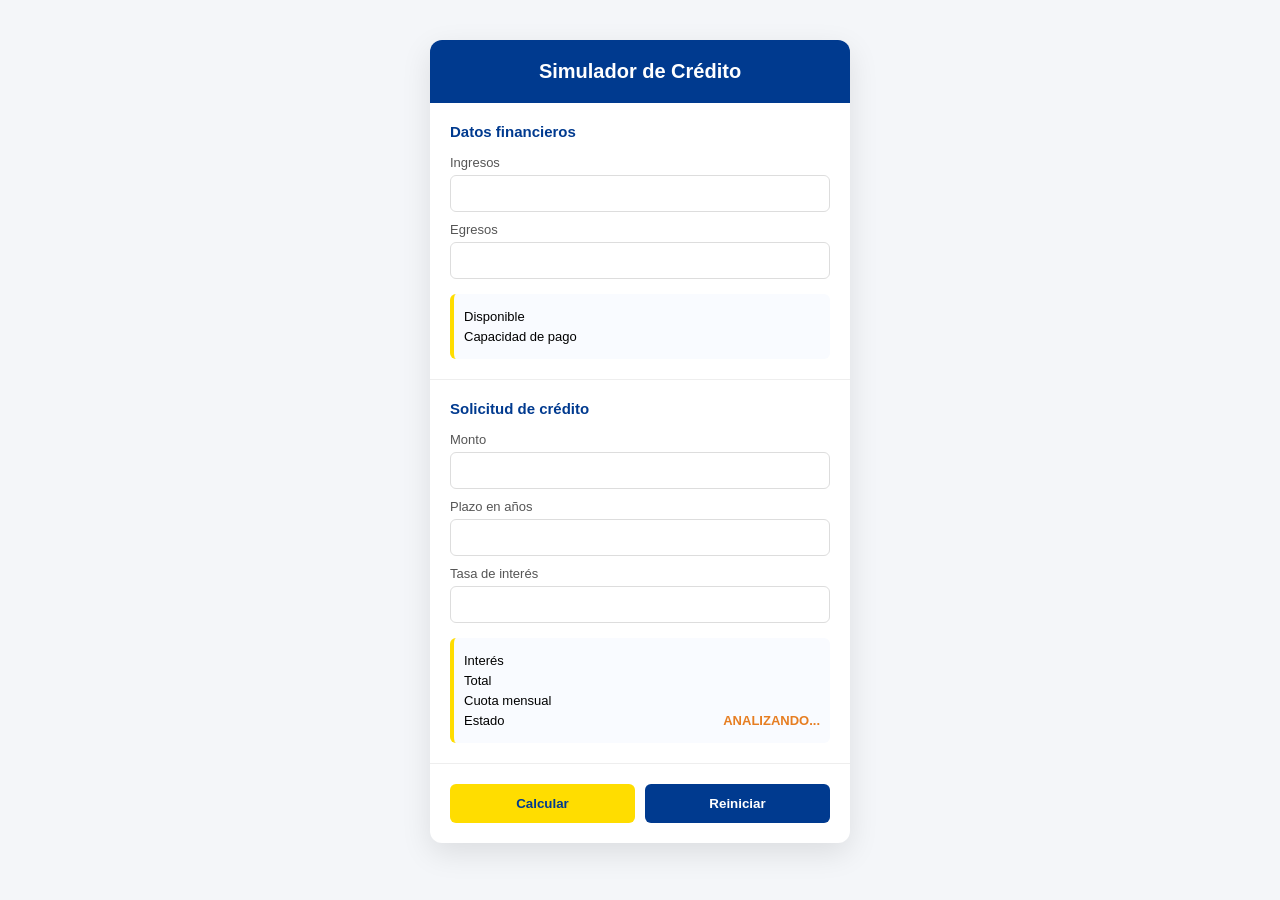
==== simulador.html @ 7e9091fe "feat: a change in style as a business strategy" ====
<!DOCTYPE html>
<html lang="es">
<head>
    <meta charset="UTF-8">
    <meta name="viewport" content="width=device-width, initial-scale=1.0">
    <title>Simulador de Crédito</title>
    <link rel="stylesheet" href="simulador.css">
    <script src="funciones.js"></script>
    <script src="simulador.js"></script>
</head>
<body>

    <div class="container">
        <div class="header">
            <h1>Simulador de Crédito</h1>
        </div>

        <div class="card">
            <h2>Datos financieros</h2>

            <label for="txtIngresos">Ingresos</label>
            <input type="text" id="txtIngresos">

            <label for="txtEgresos">Egresos</label>
            <input type="text" id="txtEgresos">

            <div class="result-box">
                <p>Disponible <span id="spnDisponible"></span></p>
                <p>Capacidad de pago <span id="spnCapacidadPago"></span></p>
            </div>
        </div>

        <div class="card">
            <h2>Solicitud de crédito</h2>

            <label for="txtMonto">Monto</label>
            <input type="text" id="txtMonto">

            <label for="txtPlazo">Plazo en años</label>
            <input type="text" id="txtPlazo">

            <label for="txtTasaInteres">Tasa de interés</label>
            <input type="text" id="txtTasaInteres">

            <div class="result-box">
                <p>Interés <span id="spnInteresPagar"></span></p>
                <p>Total <span id="spnTotalPrestamo"></span></p>
                <p>Cuota mensual <span id="spnCuotaMensual"></span></p>
                <p class="estado">Estado <span id="spnEstadoCredito">ANALIZANDO...</span></p>
            </div>
        </div>

        <div class="buttons">
            <button onclick="calcular()" id="btnCalcularCredito">Calcular</button>
            <button id="btnReiniciar">Reiniciar</button>
        </div>
    </div>

</body>
</html>
---- simulador.css ----
* {
    margin: 0;
    padding: 0;
    box-sizing: border-box;
}

body {
    font-family: 'Segoe UI', Arial, sans-serif;
    background: #f4f6f9;
}

/* CONTENEDOR */
.container {
    width: 420px;
    margin: 40px auto;
    background: white;
    border-radius: 12px;
    box-shadow: 0 10px 30px rgba(0,0,0,0.1);
    overflow: hidden;
}

/* HEADER CORPORATIVO */
.header {
    background: #003A8F; /* azul banco */
    color: white;
    padding: 20px;
    text-align: center;
}

.header h1 {
    font-size: 20px;
    font-weight: 600;
}

/* TARJETAS */
.card {
    padding: 20px;
    border-bottom: 1px solid #eee;
}

h2 {
    font-size: 15px;
    color: #003A8F;
    margin-bottom: 15px;
}

/* FORMULARIO */
label {
    display: block;
    font-size: 13px;
    margin-top: 10px;
    color: #555;
}

input {
    width: 100%;
    padding: 10px;
    border-radius: 6px;
    border: 1px solid #ddd;
    margin-top: 5px;
    transition: all 0.3s ease;
}

input:focus {
    border-color: #003A8F;
    box-shadow: 0 0 4px rgba(0,58,143,0.3);
    outline: none;
}

/* RESULTADOS */
.result-box {
    background: #f9fbff;
    border-left: 4px solid #FFDD00; /* amarillo banco */
    padding: 10px;
    margin-top: 15px;
    border-radius: 6px;
}

.result-box p {
    display: flex;
    justify-content: space-between;
    font-size: 13px;
    margin: 5px 0;
}

span {
    font-weight: bold;
    color: #003A8F;
}

/* ESTADO */
.estado span {
    color: #e67e22;
}

/* BOTONES */
.buttons {
    display: flex;
    padding: 20px;
    gap: 10px;
}

button {
    flex: 1;
    padding: 12px;
    border-radius: 6px;
    border: none;
    font-weight: bold;
    cursor: pointer;
    transition: 0.3s;
}

/* BOTÓN PRINCIPAL (amarillo banco) */
#btnCalcularCredito {
    background: #FFDD00;
    color: #003A8F;
}

#btnCalcularCredito:hover {
    background: #f1c40f;
}

/* BOTÓN SECUNDARIO */
#btnReiniciar {
    background: #003A8F;
    color: white;
}

#btnReiniciar:hover {
    background: #002c6b;
}
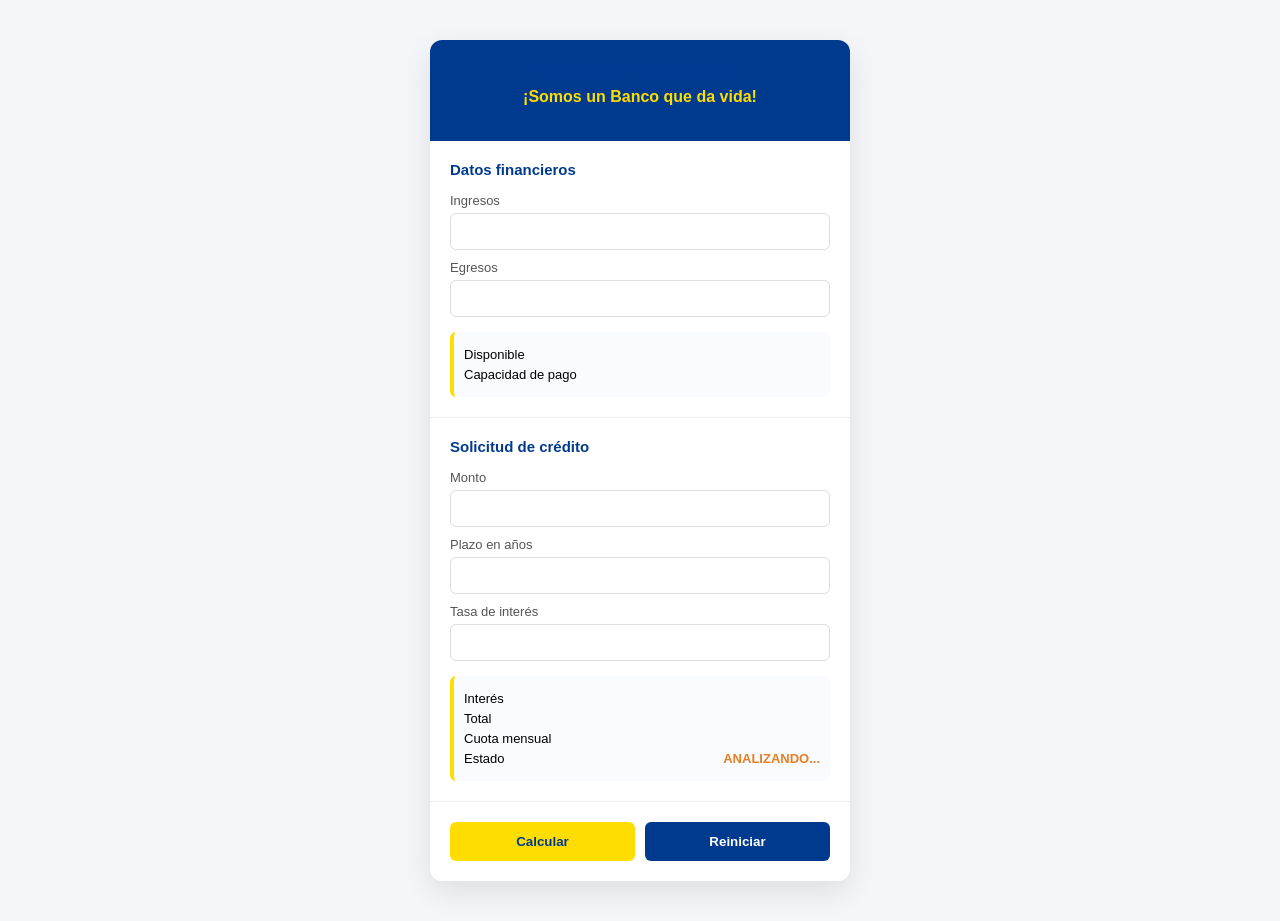
==== commit b8a62960: "feat: Change the title style" ====
--- a/simulador.html
+++ b/simulador.html
@@ -12,7 +12,8 @@
 
     <div class="container">
         <div class="header">
-            <h1>Simulador de Crédito</h1>
+            <h1 class="titulo">Simulador de Crédito</h1>
+            <p class="slogan">¡Somos un Banco que da vida!</p>
         </div>
 
         <div class="card">
--- a/simulador.css
+++ b/simulador.css
@@ -128,4 +128,25 @@
 
 #btnReiniciar:hover {
     background: #002c6b;
+}
+
+/* Tipografía similar a Banco Pichincha */
+@import url('https://fonts.googleapis.com/css2?family=Montserrat:wght@600;700&display=swap');
+
+/* TÍTULO */
+.titulo {
+    font-family: 'Montserrat', sans-serif;
+    font-weight: 700;
+    color: #003A8F; /* azul banco */
+    text-align: center;
+    margin-bottom: 5px;
+}
+
+/* SLOGAN */
+.slogan {
+    font-family: 'Montserrat', sans-serif;
+    font-weight: 600;
+    color: #FFDD00; /* amarillo banco */
+    text-align: center;
+    margin-bottom: 15px;
 }
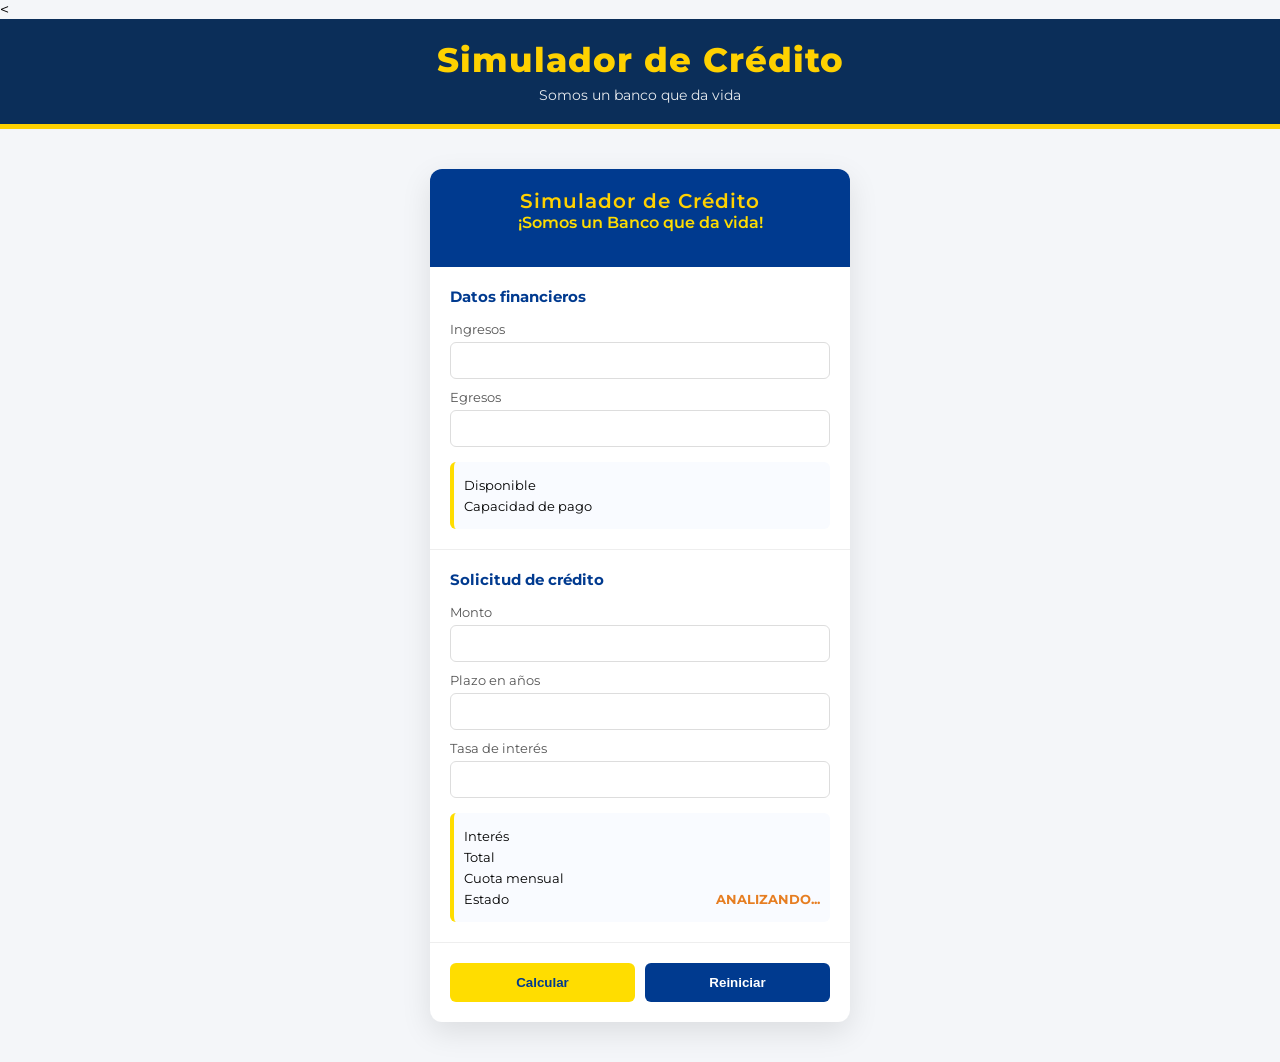
==== commit 023d55dc: "feat: change the title style 2" ====
--- a/simulador.html
+++ b/simulador.html
@@ -9,7 +9,12 @@
     <script src="simulador.js"></script>
 </head>
 <body>
+    <<link href="https://fonts.googleapis.com/css2?family=Montserrat:wght@400;600;800&display=swap" rel="stylesheet">
 
+    <header class="topbar">
+        <h1 class="titulo">Simulador de Crédito</h1>
+        <p class="subtitulo">Somos un banco que da vida</p>
+    </header>
     <div class="container">
         <div class="header">
             <h1 class="titulo">Simulador de Crédito</h1>
--- a/simulador.css
+++ b/simulador.css
@@ -149,4 +149,46 @@
     color: #FFDD00; /* amarillo banco */
     text-align: center;
     margin-bottom: 15px;
+}
+
+.topbar {
+    background: #FFDD00; /* amarillo banco */
+    color: #003A8F; /* azul banco */
+    padding: 15px 20px;
+    font-weight: bold;
+}
+
+.brand {
+    font-size: 16px;
+}
+
+body {
+  margin: 0;
+  font-family: 'Montserrat', sans-serif;
+}
+
+/* Barra superior */
+.topbar {
+  background: #0b2e59; /* azul bancario */
+  padding: 20px;
+  text-align: center;
+  border-bottom: 5px solid #ffd100; /* amarillo tipo Pichincha */
+}
+
+/* Título principal */
+.titulo {
+  margin: 0;
+  font-size: 34px; /* aumentado */
+  font-weight: 800;
+  color: #ffd100; /* amarillo principal */
+  letter-spacing: 1px;
+}
+
+/* Subtítulo */
+.subtitulo {
+  margin: 5px 0 0;
+  font-size: 14px;
+  font-weight: 400;
+  color: white;
+  opacity: 0.9;
 }
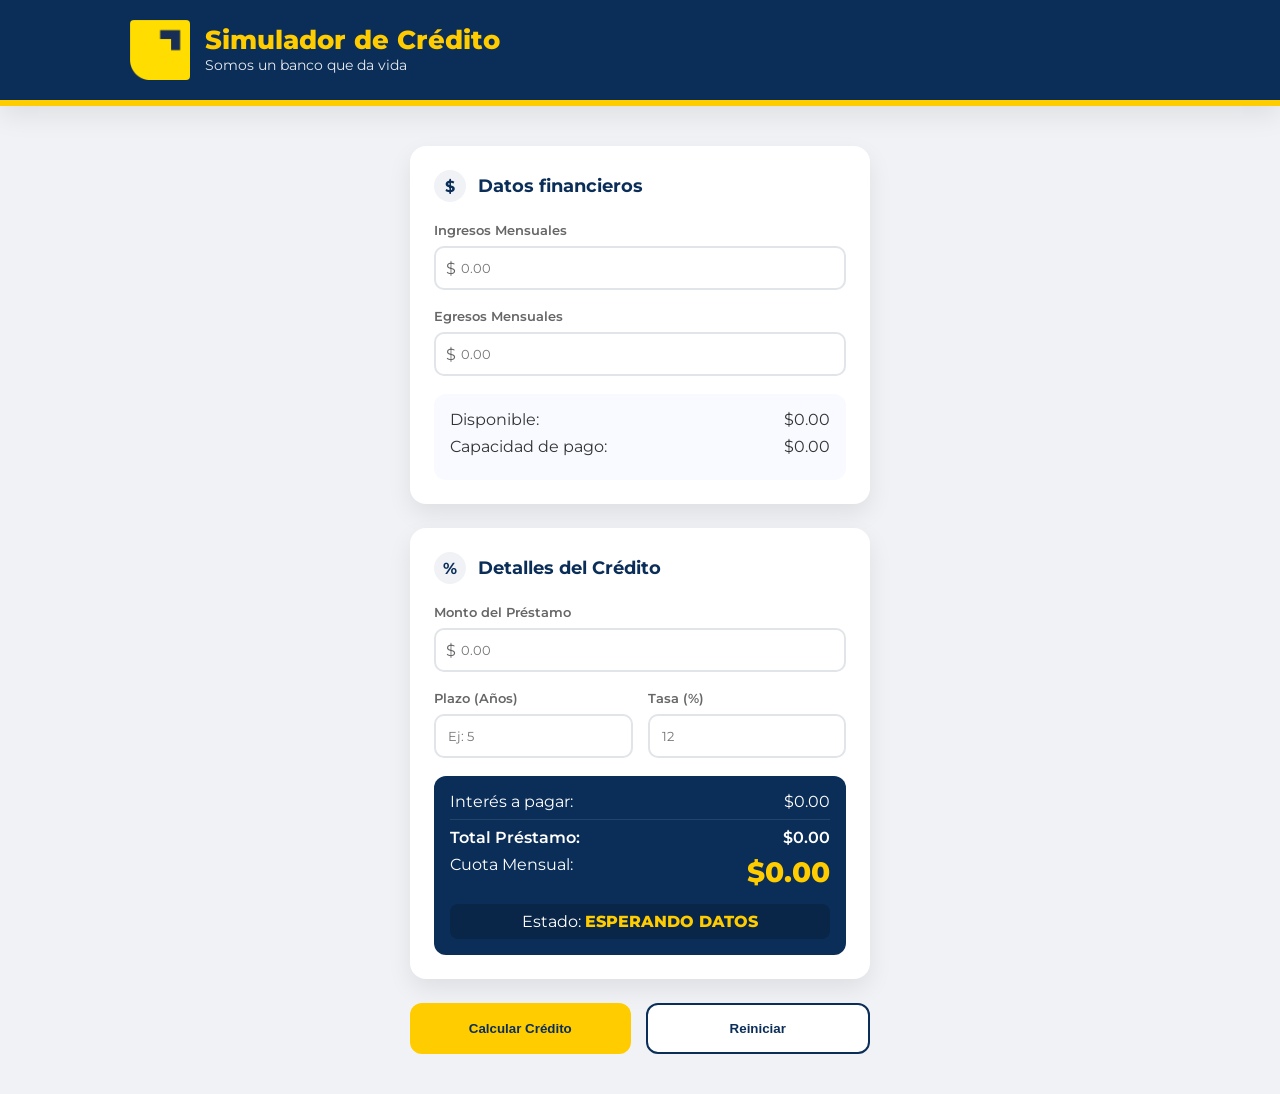
==== commit 44900ce2: "feat: add a logo in the upper-left corner" ====
--- a/simulador.html
+++ b/simulador.html
@@ -3,64 +3,111 @@
 <head>
     <meta charset="UTF-8">
     <meta name="viewport" content="width=device-width, initial-scale=1.0">
-    <title>Simulador de Crédito</title>
+    <title>Simulador de Crédito | Banco Pichincha</title>
+    <link rel="preconnect" href="https://fonts.googleapis.com">
+    <link rel="preconnect" href="https://fonts.gstatic.com" crossorigin>
+    <link href="https://fonts.googleapis.com/css2?family=Montserrat:wght@400;600;700;800&display=swap" rel="stylesheet">
     <link rel="stylesheet" href="simulador.css">
     <script src="funciones.js"></script>
     <script src="simulador.js"></script>
 </head>
 <body>
-    <<link href="https://fonts.googleapis.com/css2?family=Montserrat:wght@400;600;800&display=swap" rel="stylesheet">
 
     <header class="topbar">
-        <h1 class="titulo">Simulador de Crédito</h1>
-        <p class="subtitulo">Somos un banco que da vida</p>
-    </header>
-    <div class="container">
-        <div class="header">
-            <h1 class="titulo">Simulador de Crédito</h1>
-            <p class="slogan">¡Somos un Banco que da vida!</p>
-        </div>
-
-        <div class="card">
-            <h2>Datos financieros</h2>
-
-            <label for="txtIngresos">Ingresos</label>
-            <input type="text" id="txtIngresos">
-
-            <label for="txtEgresos">Egresos</label>
-            <input type="text" id="txtEgresos">
-
-            <div class="result-box">
-                <p>Disponible <span id="spnDisponible"></span></p>
-                <p>Capacidad de pago <span id="spnCapacidadPago"></span></p>
+        <div class="topbar-content">
+            <img src="isoBancoP.jpg" alt="Banco Pichincha" class="logo-img">
+            
+            <div class="textos">
+                <h1 class="titulo-top">Simulador de Crédito</h1>
+                <p class="subtitulo">Somos un banco que da vida</p>
             </div>
         </div>
+    </header>
 
-        <div class="card">
-            <h2>Solicitud de crédito</h2>
+    <main class="container">
+        <section class="card">
+            <div class="card-header">
+                <div class="icon-circle"><span>$</span></div>
+                <h2>Datos financieros</h2>
+            </div>
 
-            <label for="txtMonto">Monto</label>
-            <input type="text" id="txtMonto">
+            <div class="input-group">
+                <label for="txtIngresos">Ingresos Mensuales</label>
+                <div class="input-wrapper">
+                    <span class="prefix">$</span>
+                    <input type="text" id="txtIngresos" placeholder="0.00">
+                </div>
+            </div>
 
-            <label for="txtPlazo">Plazo en años</label>
-            <input type="text" id="txtPlazo">
+            <div class="input-group">
+                <label for="txtEgresos">Egresos Mensuales</label>
+                <div class="input-wrapper">
+                    <span class="prefix">$</span>
+                    <input type="text" id="txtEgresos" placeholder="0.00">
+                </div>
+            </div>
 
-            <label for="txtTasaInteres">Tasa de interés</label>
-            <input type="text" id="txtTasaInteres">
+            <div class="result-box summary">
+                <div class="result-row">
+                    <span>Disponible:</span>
+                    <span id="spnDisponible" class="val">$0.00</span>
+                </div>
+                <div class="result-row">
+                    <span>Capacidad de pago:</span>
+                    <span id="spnCapacidadPago" class="val">$0.00</span>
+                </div>
+            </div>
+        </section>
 
-            <div class="result-box">
-                <p>Interés <span id="spnInteresPagar"></span></p>
-                <p>Total <span id="spnTotalPrestamo"></span></p>
-                <p>Cuota mensual <span id="spnCuotaMensual"></span></p>
-                <p class="estado">Estado <span id="spnEstadoCredito">ANALIZANDO...</span></p>
+        <section class="card">
+            <div class="card-header">
+                <div class="icon-circle"><span>%</span></div>
+                <h2>Detalles del Crédito</h2>
             </div>
+
+            <div class="input-group">
+                <label for="txtMonto">Monto del Préstamo</label>
+                <div class="input-wrapper">
+                    <span class="prefix">$</span>
+                    <input type="text" id="txtMonto" placeholder="0.00">
+                </div>
+            </div>
+
+            <div class="row">
+                <div class="input-group">
+                    <label for="txtPlazo">Plazo (Años)</label>
+                    <input type="text" id="txtPlazo" placeholder="Ej: 5">
+                </div>
+                <div class="input-group">
+                    <label for="txtTasaInteres">Tasa (%)</label>
+                    <input type="text" id="txtTasaInteres" placeholder="12">
+                </div>
+            </div>
+
+            <div class="result-box primary">
+                <div class="result-row">
+                    <span>Interés a pagar:</span>
+                    <span id="spnInteresPagar">$0.00</span>
+                </div>
+                <div class="result-row highlight">
+                    <span>Total Préstamo:</span>
+                    <span id="spnTotalPrestamo">$0.00</span>
+                </div>
+                <div class="result-row main-result">
+                    <span>Cuota Mensual:</span>
+                    <span id="spnCuotaMensual" class="big-text">$0.00</span>
+                </div>
+                <div class="status-bar">
+                    <p class="estado">Estado: <span id="spnEstadoCredito">ESPERANDO DATOS</span></p>
+                </div>
+            </div>
+        </section>
+
+        <div class="actions">
+            <button onclick="calcular()" id="btnCalcularCredito" class="btn-main">Calcular Crédito</button>
+            <button id="btnReiniciar" class="btn-secondary">Reiniciar</button>
         </div>
-
-        <div class="buttons">
-            <button onclick="calcular()" id="btnCalcularCredito">Calcular</button>
-            <button id="btnReiniciar">Reiniciar</button>
-        </div>
-    </div>
+    </main>
 
 </body>
 </html>
--- a/simulador.css
+++ b/simulador.css
@@ -1,3 +1,13 @@
+:root {
+    --primary-blue: #0b2e59;
+    --brand-yellow: #ffcc00;
+    --text-dark: #333333;
+    --text-light: #666666;
+    --bg-gray: #f0f2f5;
+    --white: #ffffff;
+    --shadow: 0 10px 25px rgba(0, 0, 0, 0.08);
+}
+
 * {
     margin: 0;
     padding: 0;
@@ -5,190 +15,210 @@
 }
 
 body {
-    font-family: 'Segoe UI', Arial, sans-serif;
-    background: #f4f6f9;
-}
-
-/* CONTENEDOR */
+    font-family: 'Montserrat', sans-serif;
+    background-color: var(--bg-gray);
+    color: var(--text-dark);
+}
+
+/* TOPBAR MEJORADA */
+.topbar {
+    background: var(--primary-blue);
+    padding: 20px 0;
+    border-bottom: 6px solid var(--brand-yellow);
+    box-shadow: var(--shadow);
+}
+
+.topbar-content {
+    display: flex;
+    align-items: center; /* Centra verticalmente logo y texto */
+    max-width: 1100px;
+    margin: 0 auto;
+    padding: 0 40px;
+    gap: 15px; /* Espacio entre el logo y el texto */
+}
+
+.logo-img {
+    height: 60px; /* Tamaño ajustado para cubrir las dos líneas de texto */
+    width: auto;
+    border-radius: 4px;
+}
+
+.textos {
+    display: flex;
+    flex-direction: column;
+    justify-content: center;
+}
+
+.titulo-top {
+    color: var(--brand-yellow);
+    font-size: 26px;
+    font-weight: 800;
+    line-height: 1.1;
+    margin: 0;
+}
+
+.subtitulo {
+    color: var(--white);
+    font-size: 14px;
+    font-weight: 400;
+    margin: 2px 0 0 0;
+    opacity: 0.9;
+}
+
+/* --- El resto del CSS de componentes se mantiene --- */
 .container {
-    width: 420px;
+    max-width: 500px;
     margin: 40px auto;
-    background: white;
-    border-radius: 12px;
-    box-shadow: 0 10px 30px rgba(0,0,0,0.1);
-    overflow: hidden;
-}
-
-/* HEADER CORPORATIVO */
-.header {
-    background: #003A8F; /* azul banco */
-    color: white;
-    padding: 20px;
-    text-align: center;
-}
-
-.header h1 {
-    font-size: 20px;
-    font-weight: 600;
-}
-
-/* TARJETAS */
+    padding: 0 20px;
+}
+
 .card {
-    padding: 20px;
-    border-bottom: 1px solid #eee;
+    background: var(--white);
+    border-radius: 16px;
+    padding: 24px;
+    margin-bottom: 24px;
+    box-shadow: var(--shadow);
+}
+
+.card-header {
+    display: flex;
+    align-items: center;
+    gap: 12px;
+    margin-bottom: 20px;
+}
+
+.icon-circle {
+    background: var(--bg-gray);
+    width: 32px;
+    height: 32px;
+    border-radius: 50%;
+    display: flex;
+    align-items: center;
+    justify-content: center;
+    color: var(--primary-blue);
+    font-weight: bold;
 }
 
 h2 {
-    font-size: 15px;
-    color: #003A8F;
-    margin-bottom: 15px;
-}
-
-/* FORMULARIO */
+    font-size: 18px;
+    color: var(--primary-blue);
+}
+
+.input-group {
+    margin-bottom: 18px;
+}
+
+.row {
+    display: grid;
+    grid-template-columns: 1fr 1fr;
+    gap: 15px;
+}
+
 label {
     display: block;
     font-size: 13px;
-    margin-top: 10px;
-    color: #555;
+    font-weight: 600;
+    margin-bottom: 8px;
+    color: var(--text-light);
+}
+
+.input-wrapper {
+    position: relative;
+    display: flex;
+    align-items: center;
+}
+
+.prefix {
+    position: absolute;
+    left: 12px;
+    color: var(--text-light);
 }
 
 input {
     width: 100%;
-    padding: 10px;
-    border-radius: 6px;
-    border: 1px solid #ddd;
-    margin-top: 5px;
-    transition: all 0.3s ease;
+    padding: 12px 12px 12px 25px;
+    border: 2px solid #e1e4e8;
+    border-radius: 10px;
+    font-family: inherit;
+}
+
+#txtPlazo, #txtTasaInteres {
+    padding-left: 12px;
 }
 
 input:focus {
-    border-color: #003A8F;
-    box-shadow: 0 0 4px rgba(0,58,143,0.3);
     outline: none;
-}
-
-/* RESULTADOS */
+    border-color: var(--primary-blue);
+}
+
 .result-box {
-    background: #f9fbff;
-    border-left: 4px solid #FFDD00; /* amarillo banco */
-    padding: 10px;
+    border-radius: 12px;
+    padding: 16px;
+}
+
+.result-box.summary {
+    background: #f8faff;
+}
+
+.result-box.primary {
+    background: var(--primary-blue);
+    color: var(--white);
+}
+
+.result-row {
+    display: flex;
+    justify-content: space-between;
+    margin-bottom: 8px;
+}
+
+.highlight {
+    border-top: 1px solid rgba(255,255,255,0.1);
+    padding-top: 8px;
+    font-weight: 600;
+}
+
+.big-text {
+    display: block;
+    font-size: 28px;
+    font-weight: 800;
+    color: var(--brand-yellow);
+    text-align: center;
+}
+
+.status-bar {
     margin-top: 15px;
-    border-radius: 6px;
-}
-
-.result-box p {
-    display: flex;
-    justify-content: space-between;
-    font-size: 13px;
-    margin: 5px 0;
-}
-
-span {
-    font-weight: bold;
-    color: #003A8F;
-}
-
-/* ESTADO */
-.estado span {
-    color: #e67e22;
-}
-
-/* BOTONES */
-.buttons {
-    display: flex;
-    padding: 20px;
-    gap: 10px;
+    background: rgba(0,0,0,0.2);
+    padding: 8px;
+    border-radius: 8px;
+    text-align: center;
+}
+
+#spnEstadoCredito {
+    font-weight: 800;
+    color: var(--brand-yellow);
+}
+
+.actions {
+    display: flex;
+    gap: 15px;
 }
 
 button {
     flex: 1;
-    padding: 12px;
-    border-radius: 6px;
+    padding: 16px;
     border: none;
-    font-weight: bold;
+    border-radius: 12px;
+    font-weight: 700;
     cursor: pointer;
-    transition: 0.3s;
-}
-
-/* BOTÓN PRINCIPAL (amarillo banco) */
-#btnCalcularCredito {
-    background: #FFDD00;
-    color: #003A8F;
-}
-
-#btnCalcularCredito:hover {
-    background: #f1c40f;
-}
-
-/* BOTÓN SECUNDARIO */
-#btnReiniciar {
-    background: #003A8F;
-    color: white;
-}
-
-#btnReiniciar:hover {
-    background: #002c6b;
-}
-
-/* Tipografía similar a Banco Pichincha */
-@import url('https://fonts.googleapis.com/css2?family=Montserrat:wght@600;700&display=swap');
-
-/* TÍTULO */
-.titulo {
-    font-family: 'Montserrat', sans-serif;
-    font-weight: 700;
-    color: #003A8F; /* azul banco */
-    text-align: center;
-    margin-bottom: 5px;
-}
-
-/* SLOGAN */
-.slogan {
-    font-family: 'Montserrat', sans-serif;
-    font-weight: 600;
-    color: #FFDD00; /* amarillo banco */
-    text-align: center;
-    margin-bottom: 15px;
-}
-
-.topbar {
-    background: #FFDD00; /* amarillo banco */
-    color: #003A8F; /* azul banco */
-    padding: 15px 20px;
-    font-weight: bold;
-}
-
-.brand {
-    font-size: 16px;
-}
-
-body {
-  margin: 0;
-  font-family: 'Montserrat', sans-serif;
-}
-
-/* Barra superior */
-.topbar {
-  background: #0b2e59; /* azul bancario */
-  padding: 20px;
-  text-align: center;
-  border-bottom: 5px solid #ffd100; /* amarillo tipo Pichincha */
-}
-
-/* Título principal */
-.titulo {
-  margin: 0;
-  font-size: 34px; /* aumentado */
-  font-weight: 800;
-  color: #ffd100; /* amarillo principal */
-  letter-spacing: 1px;
-}
-
-/* Subtítulo */
-.subtitulo {
-  margin: 5px 0 0;
-  font-size: 14px;
-  font-weight: 400;
-  color: white;
-  opacity: 0.9;
+}
+
+.btn-main {
+    background: var(--brand-yellow);
+    color: var(--primary-blue);
+}
+
+.btn-secondary {
+    background: var(--white);
+    color: var(--primary-blue);
+    border: 2px solid var(--primary-blue);
 }
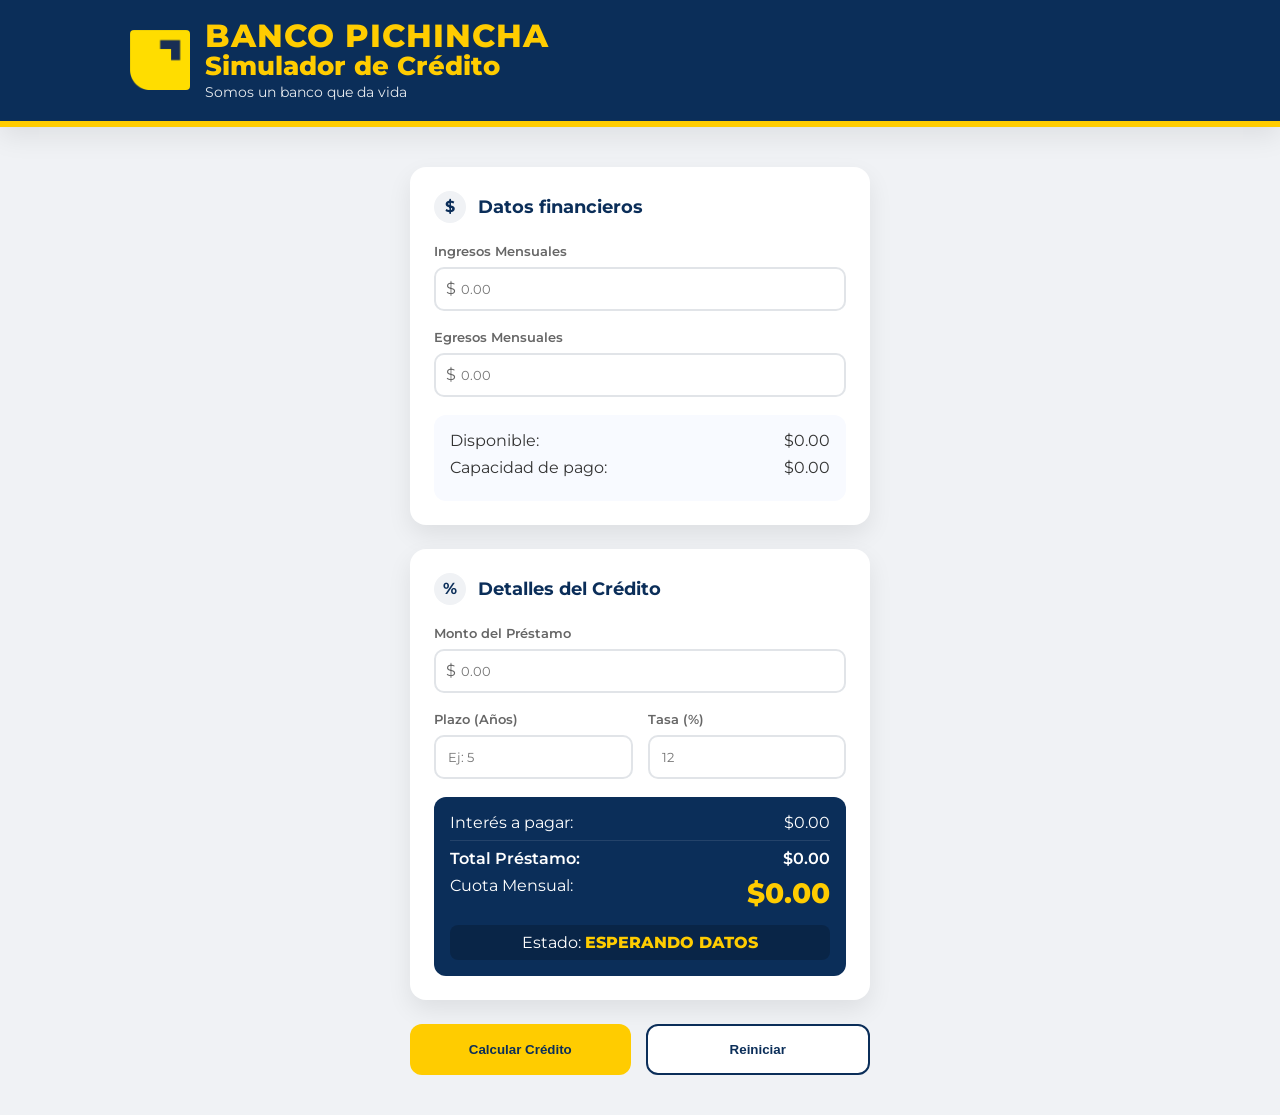
==== commit 96c501ab: "feat: add the text BANCO PICHINCHA at the top" ====
--- a/simulador.html
+++ b/simulador.html
@@ -18,6 +18,7 @@
             <img src="isoBancoP.jpg" alt="Banco Pichincha" class="logo-img">
             
             <div class="textos">
+                <h2 class="brand-name">BANCO PICHINCHA</h2>
                 <h1 class="titulo-top">Simulador de Crédito</h1>
                 <p class="subtitulo">Somos un banco que da vida</p>
             </div>
--- a/simulador.css
+++ b/simulador.css
@@ -49,6 +49,18 @@
     justify-content: center;
 }
 
+/* NUEVO ESTILO: BANCO PICHINCHA */
+.brand-name {
+    color: var(--brand-yellow);
+    font-family: 'Montserrat', sans-serif;
+    font-weight: 800;
+    font-size: 32px; /* Tamaño aumentado */
+    text-transform: uppercase;
+    line-height: 1;
+    margin: 0;
+    letter-spacing: 1px;
+}
+
 .titulo-top {
     color: var(--brand-yellow);
     font-size: 26px;
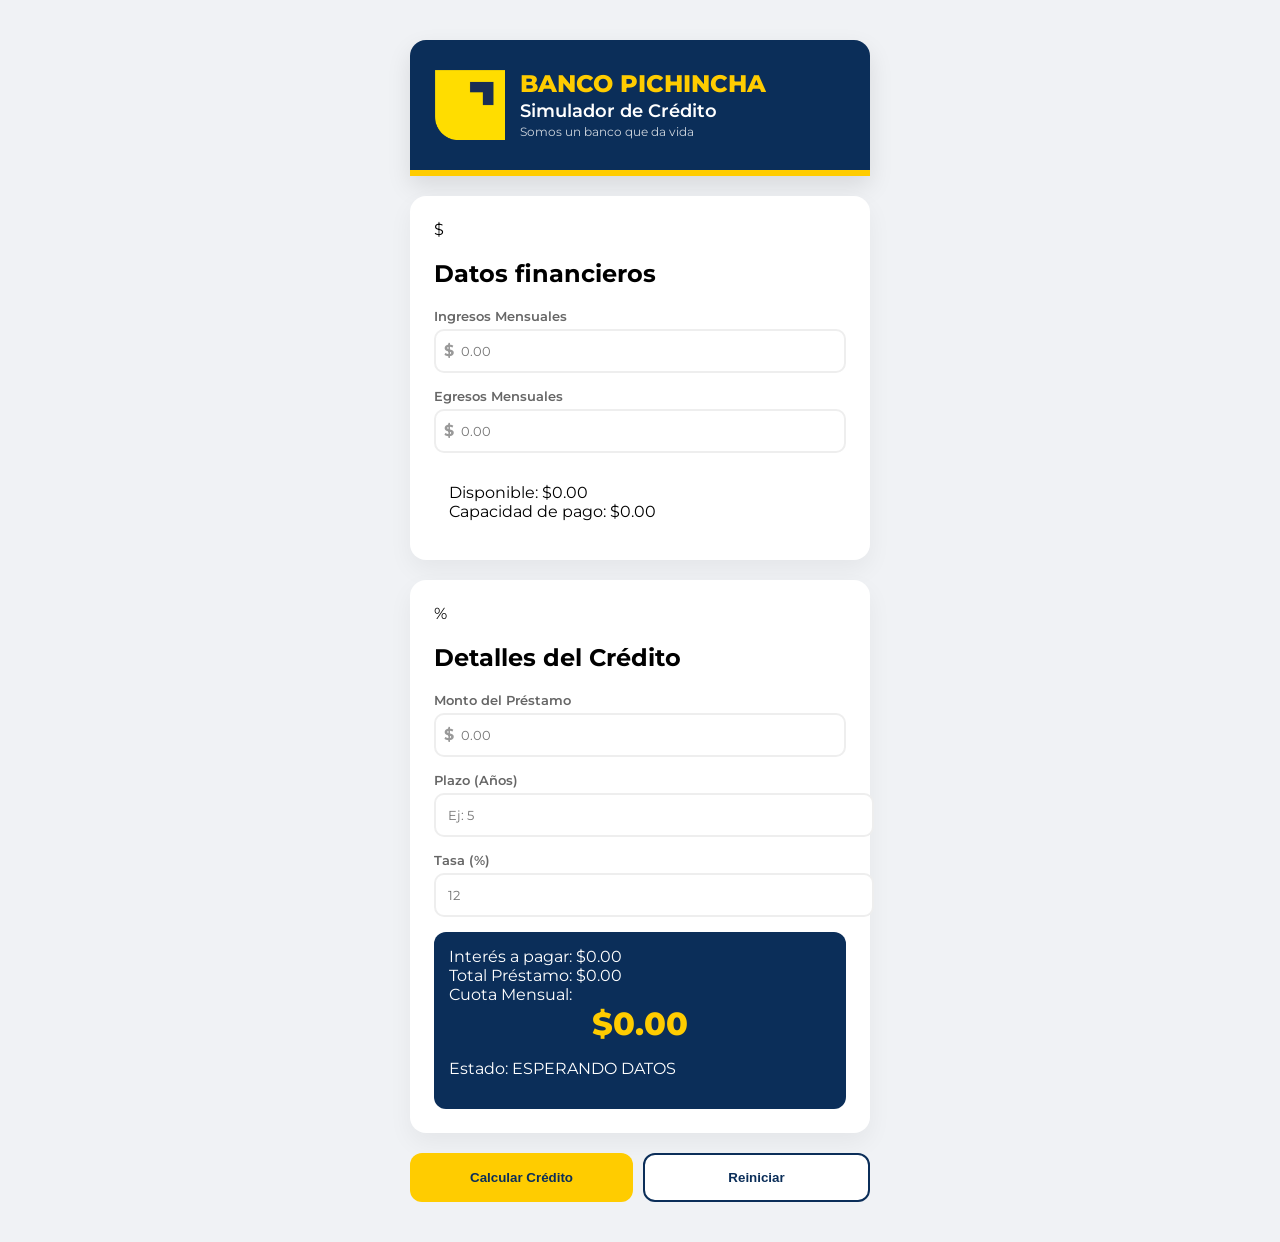
==== commit 595879a3: "feat: top bar adjustment" ====
--- a/simulador.html
+++ b/simulador.html
@@ -13,102 +13,104 @@
 </head>
 <body>
 
-    <header class="topbar">
-        <div class="topbar-content">
-            <img src="isoBancoP.jpg" alt="Banco Pichincha" class="logo-img">
-            
-            <div class="textos">
-                <h2 class="brand-name">BANCO PICHINCHA</h2>
-                <h1 class="titulo-top">Simulador de Crédito</h1>
-                <p class="subtitulo">Somos un banco que da vida</p>
-            </div>
-        </div>
-    </header>
-
-    <main class="container">
-        <section class="card">
-            <div class="card-header">
-                <div class="icon-circle"><span>$</span></div>
-                <h2>Datos financieros</h2>
-            </div>
-
-            <div class="input-group">
-                <label for="txtIngresos">Ingresos Mensuales</label>
-                <div class="input-wrapper">
-                    <span class="prefix">$</span>
-                    <input type="text" id="txtIngresos" placeholder="0.00">
+    <div class="main-wrapper">
+        <header class="topbar">
+            <div class="topbar-content">
+                <img src="isoBancoP.jpg" alt="Banco Pichincha" class="logo-img">
+                
+                <div class="textos">
+                    <h2 class="brand-name">BANCO PICHINCHA</h2>
+                    <h1 class="titulo-top">Simulador de Crédito</h1>
+                    <p class="subtitulo">Somos un banco que da vida</p>
                 </div>
             </div>
+        </header>
 
-            <div class="input-group">
-                <label for="txtEgresos">Egresos Mensuales</label>
-                <div class="input-wrapper">
-                    <span class="prefix">$</span>
-                    <input type="text" id="txtEgresos" placeholder="0.00">
+        <main class="container">
+            <section class="card">
+                <div class="card-header">
+                    <div class="icon-circle"><span>$</span></div>
+                    <h2>Datos financieros</h2>
                 </div>
+
+                <div class="input-group">
+                    <label for="txtIngresos">Ingresos Mensuales</label>
+                    <div class="input-wrapper">
+                        <span class="prefix">$</span>
+                        <input type="text" id="txtIngresos" placeholder="0.00">
+                    </div>
+                </div>
+
+                <div class="input-group">
+                    <label for="txtEgresos">Egresos Mensuales</label>
+                    <div class="input-wrapper">
+                        <span class="prefix">$</span>
+                        <input type="text" id="txtEgresos" placeholder="0.00">
+                    </div>
+                </div>
+
+                <div class="result-box summary">
+                    <div class="result-row">
+                        <span>Disponible:</span>
+                        <span id="spnDisponible" class="val">$0.00</span>
+                    </div>
+                    <div class="result-row">
+                        <span>Capacidad de pago:</span>
+                        <span id="spnCapacidadPago" class="val">$0.00</span>
+                    </div>
+                </div>
+            </section>
+
+            <section class="card">
+                <div class="card-header">
+                    <div class="icon-circle"><span>%</span></div>
+                    <h2>Detalles del Crédito</h2>
+                </div>
+
+                <div class="input-group">
+                    <label for="txtMonto">Monto del Préstamo</label>
+                    <div class="input-wrapper">
+                        <span class="prefix">$</span>
+                        <input type="text" id="txtMonto" placeholder="0.00">
+                    </div>
+                </div>
+
+                <div class="row">
+                    <div class="input-group">
+                        <label for="txtPlazo">Plazo (Años)</label>
+                        <input type="text" id="txtPlazo" placeholder="Ej: 5">
+                    </div>
+                    <div class="input-group">
+                        <label for="txtTasaInteres">Tasa (%)</label>
+                        <input type="text" id="txtTasaInteres" placeholder="12">
+                    </div>
+                </div>
+
+                <div class="result-box primary">
+                    <div class="result-row">
+                        <span>Interés a pagar:</span>
+                        <span id="spnInteresPagar">$0.00</span>
+                    </div>
+                    <div class="result-row highlight">
+                        <span>Total Préstamo:</span>
+                        <span id="spnTotalPrestamo">$0.00</span>
+                    </div>
+                    <div class="result-row main-result">
+                        <span>Cuota Mensual:</span>
+                        <span id="spnCuotaMensual" class="big-text">$0.00</span>
+                    </div>
+                    <div class="status-bar">
+                        <p class="estado">Estado: <span id="spnEstadoCredito">ESPERANDO DATOS</span></p>
+                    </div>
+                </div>
+            </section>
+
+            <div class="actions">
+                <button onclick="calcular()" id="btnCalcularCredito" class="btn-main">Calcular Crédito</button>
+                <button id="btnReiniciar" class="btn-secondary">Reiniciar</button>
             </div>
-
-            <div class="result-box summary">
-                <div class="result-row">
-                    <span>Disponible:</span>
-                    <span id="spnDisponible" class="val">$0.00</span>
-                </div>
-                <div class="result-row">
-                    <span>Capacidad de pago:</span>
-                    <span id="spnCapacidadPago" class="val">$0.00</span>
-                </div>
-            </div>
-        </section>
-
-        <section class="card">
-            <div class="card-header">
-                <div class="icon-circle"><span>%</span></div>
-                <h2>Detalles del Crédito</h2>
-            </div>
-
-            <div class="input-group">
-                <label for="txtMonto">Monto del Préstamo</label>
-                <div class="input-wrapper">
-                    <span class="prefix">$</span>
-                    <input type="text" id="txtMonto" placeholder="0.00">
-                </div>
-            </div>
-
-            <div class="row">
-                <div class="input-group">
-                    <label for="txtPlazo">Plazo (Años)</label>
-                    <input type="text" id="txtPlazo" placeholder="Ej: 5">
-                </div>
-                <div class="input-group">
-                    <label for="txtTasaInteres">Tasa (%)</label>
-                    <input type="text" id="txtTasaInteres" placeholder="12">
-                </div>
-            </div>
-
-            <div class="result-box primary">
-                <div class="result-row">
-                    <span>Interés a pagar:</span>
-                    <span id="spnInteresPagar">$0.00</span>
-                </div>
-                <div class="result-row highlight">
-                    <span>Total Préstamo:</span>
-                    <span id="spnTotalPrestamo">$0.00</span>
-                </div>
-                <div class="result-row main-result">
-                    <span>Cuota Mensual:</span>
-                    <span id="spnCuotaMensual" class="big-text">$0.00</span>
-                </div>
-                <div class="status-bar">
-                    <p class="estado">Estado: <span id="spnEstadoCredito">ESPERANDO DATOS</span></p>
-                </div>
-            </div>
-        </section>
-
-        <div class="actions">
-            <button onclick="calcular()" id="btnCalcularCredito" class="btn-main">Calcular Crédito</button>
-            <button id="btnReiniciar" class="btn-secondary">Reiniciar</button>
-        </div>
-    </main>
+        </main>
+    </div>
 
 </body>
 </html>
--- a/simulador.css
+++ b/simulador.css
@@ -1,236 +1,101 @@
 :root {
     --primary-blue: #0b2e59;
     --brand-yellow: #ffcc00;
-    --text-dark: #333333;
-    --text-light: #666666;
+    --white: #ffffff;
     --bg-gray: #f0f2f5;
-    --white: #ffffff;
-    --shadow: 0 10px 25px rgba(0, 0, 0, 0.08);
-}
-
-* {
-    margin: 0;
-    padding: 0;
-    box-sizing: border-box;
+    --container-width: 460px; /* Ancho unificado */
 }
 
 body {
     font-family: 'Montserrat', sans-serif;
     background-color: var(--bg-gray);
-    color: var(--text-dark);
+    margin: 0;
+    display: flex;
+    justify-content: center;
 }
 
-/* TOPBAR MEJORADA */
+/* Contenedor que agrupa todo */
+.main-wrapper {
+    width: var(--container-width);
+    margin: 40px 0;
+}
+
+/* TOPBAR AJUSTADA AL ANCHO DE LAS CAJAS */
 .topbar {
     background: var(--primary-blue);
-    padding: 20px 0;
+    padding: 30px 25px;
     border-bottom: 6px solid var(--brand-yellow);
-    box-shadow: var(--shadow);
+    border-radius: 16px 16px 0 0; /* Redondeado superior para encajar con el estilo */
+    box-shadow: 0 10px 25px rgba(0, 0, 0, 0.1);
 }
 
 .topbar-content {
     display: flex;
-    align-items: center; /* Centra verticalmente logo y texto */
-    max-width: 1100px;
-    margin: 0 auto;
-    padding: 0 40px;
-    gap: 15px; /* Espacio entre el logo y el texto */
+    align-items: center;
+    gap: 15px;
 }
 
 .logo-img {
-    height: 60px; /* Tamaño ajustado para cubrir las dos líneas de texto */
+    height: 70px;
     width: auto;
-    border-radius: 4px;
 }
 
-.textos {
-    display: flex;
-    flex-direction: column;
-    justify-content: center;
-}
-
-/* NUEVO ESTILO: BANCO PICHINCHA */
 .brand-name {
     color: var(--brand-yellow);
-    font-family: 'Montserrat', sans-serif;
+    font-size: 24px;
     font-weight: 800;
-    font-size: 32px; /* Tamaño aumentado */
     text-transform: uppercase;
+    margin: 0;
     line-height: 1;
-    margin: 0;
-    letter-spacing: 1px;
 }
 
 .titulo-top {
-    color: var(--brand-yellow);
-    font-size: 26px;
-    font-weight: 800;
-    line-height: 1.1;
-    margin: 0;
+    color: var(--white);
+    font-size: 18px;
+    font-weight: 600;
+    margin: 4px 0 0 0;
 }
 
 .subtitulo {
     color: var(--white);
-    font-size: 14px;
-    font-weight: 400;
+    font-size: 12px;
     margin: 2px 0 0 0;
-    opacity: 0.9;
+    opacity: 0.8;
 }
 
-/* --- El resto del CSS de componentes se mantiene --- */
+/* CONTENEDOR DE CAJAS */
 .container {
-    max-width: 500px;
-    margin: 40px auto;
-    padding: 0 20px;
+    width: 100%;
+    margin-top: 0; /* Pegado a la barra azul */
 }
 
 .card {
     background: var(--white);
-    border-radius: 16px;
     padding: 24px;
-    margin-bottom: 24px;
-    box-shadow: var(--shadow);
+    border-radius: 0 0 16px 16px; /* Solo redondeado inferior en la primera si quieres que se peguen */
+    margin-bottom: 20px;
+    box-shadow: 0 10px 25px rgba(0, 0, 0, 0.05);
 }
 
-.card-header {
-    display: flex;
-    align-items: center;
-    gap: 12px;
-    margin-bottom: 20px;
+/* Si prefieres que las cartas estén separadas, usa este estilo: */
+.card {
+    border-radius: 16px;
+    margin-top: 20px;
 }
 
-.icon-circle {
-    background: var(--bg-gray);
-    width: 32px;
-    height: 32px;
-    border-radius: 50%;
-    display: flex;
-    align-items: center;
-    justify-content: center;
-    color: var(--primary-blue);
-    font-weight: bold;
-}
+/* Ajustes de inputs y botones se mantienen iguales para funcionalidad */
+.input-group { margin-bottom: 15px; }
+label { display: block; font-size: 13px; font-weight: 600; margin-bottom: 5px; color: #666; }
+.input-wrapper { position: relative; display: flex; align-items: center; }
+.prefix { position: absolute; left: 10px; font-weight: bold; color: #999; }
+input { width: 100%; padding: 12px 12px 12px 25px; border: 2px solid #eee; border-radius: 10px; font-family: inherit; }
+#txtPlazo, #txtTasaInteres { padding-left: 12px; }
 
-h2 {
-    font-size: 18px;
-    color: var(--primary-blue);
-}
+.result-box { border-radius: 12px; padding: 15px; }
+.result-box.primary { background: var(--primary-blue); color: white; }
+.big-text { display: block; font-size: 32px; font-weight: 800; color: var(--brand-yellow); text-align: center; }
 
-.input-group {
-    margin-bottom: 18px;
-}
-
-.row {
-    display: grid;
-    grid-template-columns: 1fr 1fr;
-    gap: 15px;
-}
-
-label {
-    display: block;
-    font-size: 13px;
-    font-weight: 600;
-    margin-bottom: 8px;
-    color: var(--text-light);
-}
-
-.input-wrapper {
-    position: relative;
-    display: flex;
-    align-items: center;
-}
-
-.prefix {
-    position: absolute;
-    left: 12px;
-    color: var(--text-light);
-}
-
-input {
-    width: 100%;
-    padding: 12px 12px 12px 25px;
-    border: 2px solid #e1e4e8;
-    border-radius: 10px;
-    font-family: inherit;
-}
-
-#txtPlazo, #txtTasaInteres {
-    padding-left: 12px;
-}
-
-input:focus {
-    outline: none;
-    border-color: var(--primary-blue);
-}
-
-.result-box {
-    border-radius: 12px;
-    padding: 16px;
-}
-
-.result-box.summary {
-    background: #f8faff;
-}
-
-.result-box.primary {
-    background: var(--primary-blue);
-    color: var(--white);
-}
-
-.result-row {
-    display: flex;
-    justify-content: space-between;
-    margin-bottom: 8px;
-}
-
-.highlight {
-    border-top: 1px solid rgba(255,255,255,0.1);
-    padding-top: 8px;
-    font-weight: 600;
-}
-
-.big-text {
-    display: block;
-    font-size: 28px;
-    font-weight: 800;
-    color: var(--brand-yellow);
-    text-align: center;
-}
-
-.status-bar {
-    margin-top: 15px;
-    background: rgba(0,0,0,0.2);
-    padding: 8px;
-    border-radius: 8px;
-    text-align: center;
-}
-
-#spnEstadoCredito {
-    font-weight: 800;
-    color: var(--brand-yellow);
-}
-
-.actions {
-    display: flex;
-    gap: 15px;
-}
-
-button {
-    flex: 1;
-    padding: 16px;
-    border: none;
-    border-radius: 12px;
-    font-weight: 700;
-    cursor: pointer;
-}
-
-.btn-main {
-    background: var(--brand-yellow);
-    color: var(--primary-blue);
-}
-
-.btn-secondary {
-    background: var(--white);
-    color: var(--primary-blue);
-    border: 2px solid var(--primary-blue);
-}+.actions { display: flex; gap: 10px; }
+button { flex: 1; padding: 15px; border: none; border-radius: 12px; font-weight: 700; cursor: pointer; }
+.btn-main { background: var(--brand-yellow); color: var(--primary-blue); }
+.btn-secondary { background: white; border: 2px solid var(--primary-blue); color: var(--primary-blue); }
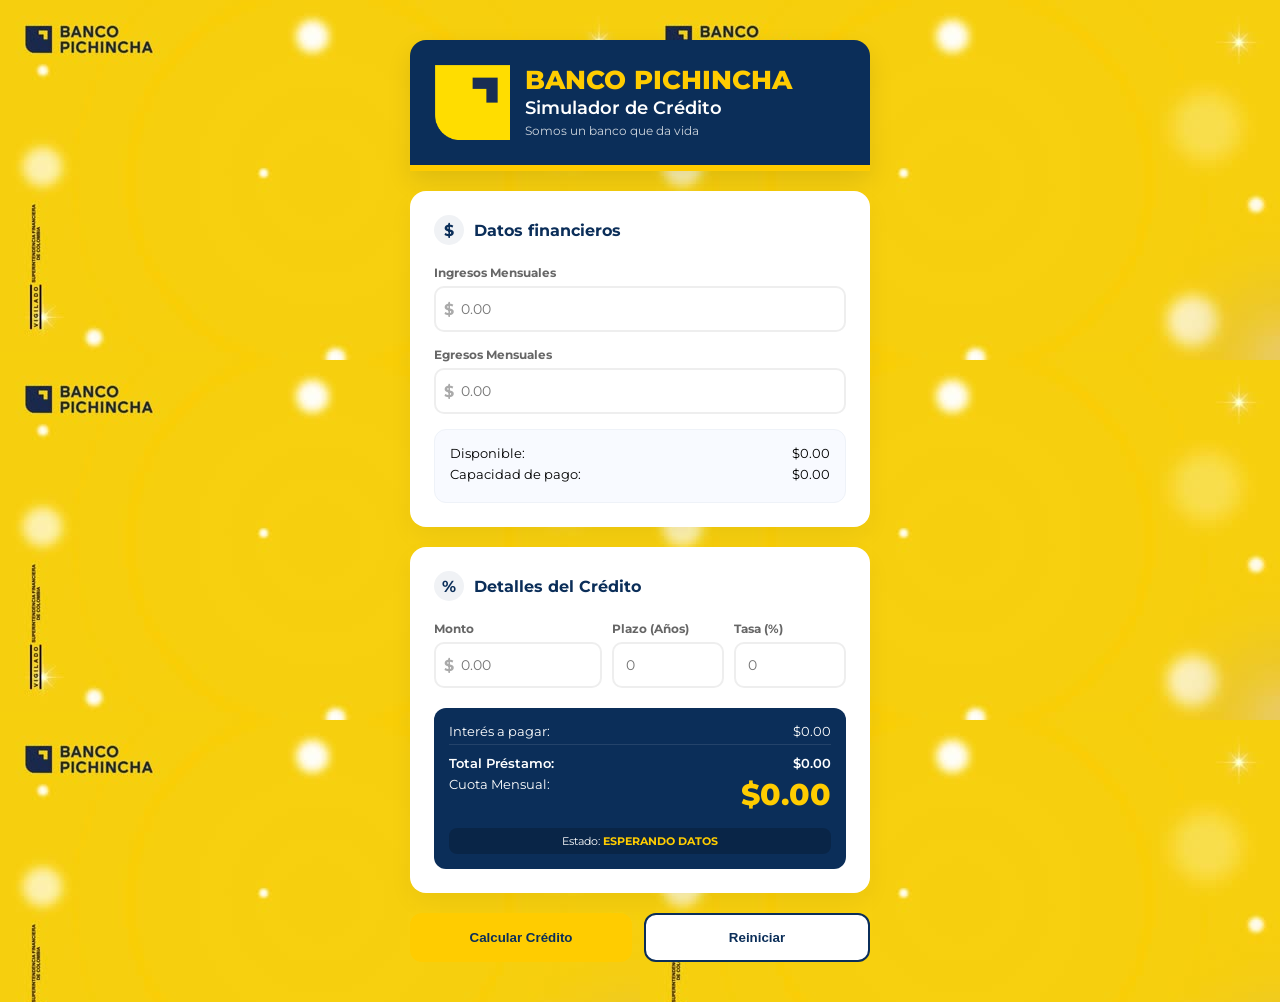
==== commit 16e37848: "feat: the styles of the input fields have been corrected" ====
--- a/simulador.html
+++ b/simulador.html
@@ -17,7 +17,6 @@
         <header class="topbar">
             <div class="topbar-content">
                 <img src="isoBancoP.jpg" alt="Banco Pichincha" class="logo-img">
-                
                 <div class="textos">
                     <h2 class="brand-name">BANCO PICHINCHA</h2>
                     <h1 class="titulo-top">Simulador de Crédito</h1>
@@ -52,11 +51,11 @@
                 <div class="result-box summary">
                     <div class="result-row">
                         <span>Disponible:</span>
-                        <span id="spnDisponible" class="val">$0.00</span>
+                        <span id="spnDisponible">$0.00</span>
                     </div>
                     <div class="result-row">
                         <span>Capacidad de pago:</span>
-                        <span id="spnCapacidadPago" class="val">$0.00</span>
+                        <span id="spnCapacidadPago">$0.00</span>
                     </div>
                 </div>
             </section>
@@ -67,22 +66,23 @@
                     <h2>Detalles del Crédito</h2>
                 </div>
 
-                <div class="input-group">
-                    <label for="txtMonto">Monto del Préstamo</label>
-                    <div class="input-wrapper">
-                        <span class="prefix">$</span>
-                        <input type="text" id="txtMonto" placeholder="0.00">
+                <div class="row-triple">
+                    <div class="input-group">
+                        <label for="txtMonto">Monto</label>
+                        <div class="input-wrapper">
+                            <span class="prefix">$</span>
+                            <input type="text" id="txtMonto" placeholder="0.00">
+                        </div>
                     </div>
-                </div>
 
-                <div class="row">
                     <div class="input-group">
                         <label for="txtPlazo">Plazo (Años)</label>
-                        <input type="text" id="txtPlazo" placeholder="Ej: 5">
+                        <input type="text" id="txtPlazo" placeholder="0">
                     </div>
+
                     <div class="input-group">
                         <label for="txtTasaInteres">Tasa (%)</label>
-                        <input type="text" id="txtTasaInteres" placeholder="12">
+                        <input type="text" id="txtTasaInteres" placeholder="0">
                     </div>
                 </div>
 
--- a/simulador.css
+++ b/simulador.css
@@ -3,30 +3,36 @@
     --brand-yellow: #ffcc00;
     --white: #ffffff;
     --bg-gray: #f0f2f5;
-    --container-width: 460px; /* Ancho unificado */
+    --text-light: #666666;
+    --container-width: 460px;
+}
+
+* {
+    margin: 0;
+    padding: 0;
+    box-sizing: border-box;
 }
 
 body {
     font-family: 'Montserrat', sans-serif;
     background-color: var(--bg-gray);
-    margin: 0;
     display: flex;
     justify-content: center;
-}
-
-/* Contenedor que agrupa todo */
+    background-image: url(BPBackground.jpg);
+}
+
 .main-wrapper {
     width: var(--container-width);
-    margin: 40px 0;
-}
-
-/* TOPBAR AJUSTADA AL ANCHO DE LAS CAJAS */
+    margin: 40px 20px;
+}
+
+/* CABECERA */
 .topbar {
     background: var(--primary-blue);
-    padding: 30px 25px;
+    padding: 25px;
     border-bottom: 6px solid var(--brand-yellow);
-    border-radius: 16px 16px 0 0; /* Redondeado superior para encajar con el estilo */
-    box-shadow: 0 10px 25px rgba(0, 0, 0, 0.1);
+    border-radius: 16px 16px 0 0;
+    box-shadow: 0 10px 25px rgba(0,0,0,0.1);
 }
 
 .topbar-content {
@@ -36,16 +42,15 @@
 }
 
 .logo-img {
-    height: 70px;
+    height: 75px;
     width: auto;
 }
 
 .brand-name {
     color: var(--brand-yellow);
-    font-size: 24px;
+    font-size: 26px;
     font-weight: 800;
     text-transform: uppercase;
-    margin: 0;
     line-height: 1;
 }
 
@@ -53,49 +58,170 @@
     color: var(--white);
     font-size: 18px;
     font-weight: 600;
-    margin: 4px 0 0 0;
+    margin: 4px 0;
 }
 
 .subtitulo {
     color: var(--white);
     font-size: 12px;
-    margin: 2px 0 0 0;
     opacity: 0.8;
 }
 
-/* CONTENEDOR DE CAJAS */
+/* CONTENEDOR DE TARJETAS */
 .container {
     width: 100%;
-    margin-top: 0; /* Pegado a la barra azul */
 }
 
 .card {
     background: var(--white);
     padding: 24px;
-    border-radius: 0 0 16px 16px; /* Solo redondeado inferior en la primera si quieres que se peguen */
-    margin-bottom: 20px;
-    box-shadow: 0 10px 25px rgba(0, 0, 0, 0.05);
-}
-
-/* Si prefieres que las cartas estén separadas, usa este estilo: */
-.card {
     border-radius: 16px;
     margin-top: 20px;
-}
-
-/* Ajustes de inputs y botones se mantienen iguales para funcionalidad */
-.input-group { margin-bottom: 15px; }
-label { display: block; font-size: 13px; font-weight: 600; margin-bottom: 5px; color: #666; }
-.input-wrapper { position: relative; display: flex; align-items: center; }
-.prefix { position: absolute; left: 10px; font-weight: bold; color: #999; }
-input { width: 100%; padding: 12px 12px 12px 25px; border: 2px solid #eee; border-radius: 10px; font-family: inherit; }
-#txtPlazo, #txtTasaInteres { padding-left: 12px; }
-
-.result-box { border-radius: 12px; padding: 15px; }
+    box-shadow: 0 10px 25px rgba(0,0,0,0.05);
+}
+
+.card-header {
+    display: flex;
+    align-items: center;
+    gap: 10px;
+    margin-bottom: 20px;
+}
+
+.icon-circle {
+    background: var(--bg-gray);
+    width: 30px;
+    height: 30px;
+    border-radius: 50%;
+    display: flex;
+    align-items: center;
+    justify-content: center;
+    font-weight: bold;
+    color: var(--primary-blue);
+}
+
+h2 {
+    font-size: 16px;
+    color: var(--primary-blue);
+}
+
+/* FILA DE 3 COLUMNAS AJUSTADA */
+.row-triple {
+    display: grid;
+    grid-template-columns: 1.5fr 1fr 1fr;
+    gap: 10px;
+    margin-bottom: 20px;
+    align-items: flex-end;
+}
+
+.row-triple .input-group {
+    margin-bottom: 0;
+    min-width: 0; /* Previene desbordamiento */
+}
+
+/* FORMULARIOS */
+.input-group {
+    margin-bottom: 15px;
+}
+
+label {
+    display: block;
+    font-size: 12px;
+    font-weight: 700;
+    margin-bottom: 6px;
+    color: var(--text-light);
+}
+
+.input-wrapper {
+    position: relative;
+    display: flex;
+    align-items: center;
+}
+
+.prefix {
+    position: absolute;
+    left: 10px;
+    font-weight: bold;
+    color: #aaa;
+}
+
+input {
+    width: 100%;
+    padding: 12px;
+    border: 2px solid #eee;
+    border-radius: 10px;
+    font-family: inherit;
+    font-size: 14px;
+    transition: border-color 0.3s;
+}
+
+.input-wrapper input {
+    padding-left: 25px;
+}
+
+input:focus {
+    outline: none;
+    border-color: var(--primary-blue);
+}
+
+/* CUADROS DE RESULTADOS */
+.result-box {
+    border-radius: 12px;
+    padding: 15px;
+}
+
+.result-box.summary { background: #f8faff; border: 1px solid #eef2f8; }
 .result-box.primary { background: var(--primary-blue); color: white; }
-.big-text { display: block; font-size: 32px; font-weight: 800; color: var(--brand-yellow); text-align: center; }
-
-.actions { display: flex; gap: 10px; }
-button { flex: 1; padding: 15px; border: none; border-radius: 12px; font-weight: 700; cursor: pointer; }
+
+.result-row {
+    display: flex;
+    justify-content: space-between;
+    font-size: 13px;
+    margin-bottom: 5px;
+}
+
+.highlight {
+    border-top: 1px solid rgba(255,255,255,0.1);
+    padding-top: 10px;
+    font-weight: 600;
+}
+
+.big-text {
+    display: block;
+    font-size: 30px;
+    font-weight: 800;
+    color: var(--brand-yellow);
+    text-align: center;
+}
+
+.status-bar {
+    margin-top: 15px;
+    background: rgba(0,0,0,0.2);
+    padding: 6px;
+    border-radius: 8px;
+    text-align: center;
+    font-size: 11px;
+}
+
+#spnEstadoCredito { color: var(--brand-yellow); font-weight: bold; }
+
+/* BOTONES */
+.actions {
+    display: flex;
+    gap: 12px;
+    margin-top: 20px;
+}
+
+button {
+    flex: 1;
+    padding: 15px;
+    border: none;
+    border-radius: 12px;
+    font-weight: 700;
+    cursor: pointer;
+    transition: 0.2s;
+}
+
 .btn-main { background: var(--brand-yellow); color: var(--primary-blue); }
-.btn-secondary { background: white; border: 2px solid var(--primary-blue); color: var(--primary-blue); }+.btn-secondary { background: white; border: 2px solid var(--primary-blue); color: var(--primary-blue); }
+
+button:hover { opacity: 0.9; transform: translateY(-1px); }
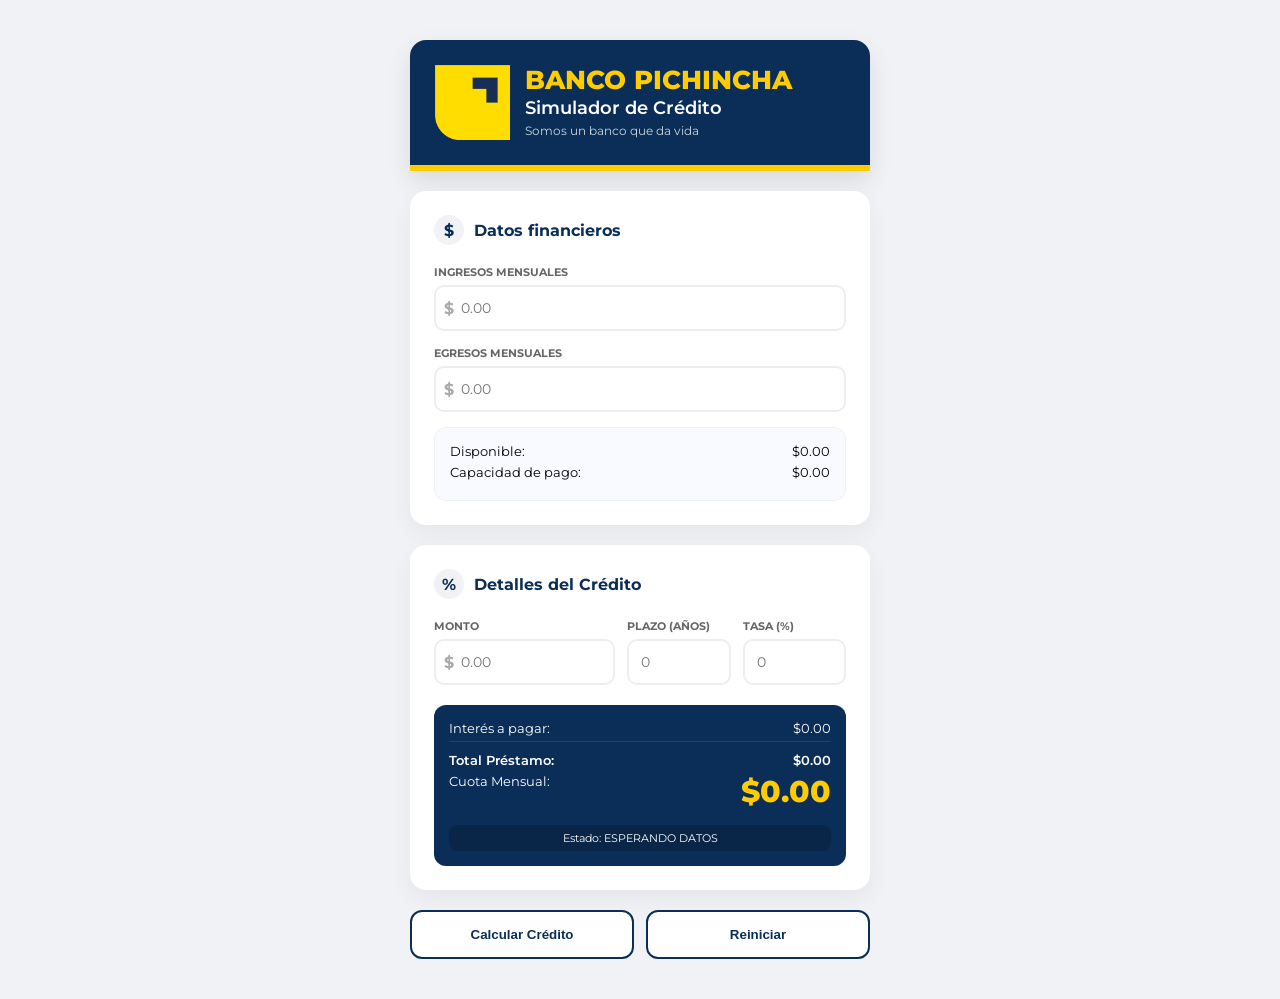
==== commit 330c7656: "feat: correction of the style of the calculate credit button" ====
--- a/simulador.html
+++ b/simulador.html
@@ -106,8 +106,8 @@
             </section>
 
             <div class="actions">
-                <button onclick="calcular()" id="btnCalcularCredito" class="btn-main">Calcular Crédito</button>
-                <button id="btnReiniciar" class="btn-secondary">Reiniciar</button>
+                <button onclick="calcular()" id="btnCalcularCredito" class="btn-outline">Calcular Crédito</button>
+                <button id="btnReiniciar" class="btn-outline">Reiniciar</button>
             </div>
         </main>
     </div>
--- a/simulador.css
+++ b/simulador.css
@@ -7,18 +7,13 @@
     --container-width: 460px;
 }
 
-* {
-    margin: 0;
-    padding: 0;
-    box-sizing: border-box;
-}
+* { margin: 0; padding: 0; box-sizing: border-box; }
 
 body {
     font-family: 'Montserrat', sans-serif;
     background-color: var(--bg-gray);
     display: flex;
     justify-content: center;
-    background-image: url(BPBackground.jpg);
 }
 
 .main-wrapper {
@@ -35,43 +30,13 @@
     box-shadow: 0 10px 25px rgba(0,0,0,0.1);
 }
 
-.topbar-content {
-    display: flex;
-    align-items: center;
-    gap: 15px;
-}
+.topbar-content { display: flex; align-items: center; gap: 15px; }
+.logo-img { height: 75px; width: auto; }
+.brand-name { color: var(--brand-yellow); font-size: 26px; font-weight: 800; text-transform: uppercase; line-height: 1; }
+.titulo-top { color: var(--white); font-size: 18px; font-weight: 600; margin: 4px 0; }
+.subtitulo { color: var(--white); font-size: 12px; opacity: 0.8; }
 
-.logo-img {
-    height: 75px;
-    width: auto;
-}
-
-.brand-name {
-    color: var(--brand-yellow);
-    font-size: 26px;
-    font-weight: 800;
-    text-transform: uppercase;
-    line-height: 1;
-}
-
-.titulo-top {
-    color: var(--white);
-    font-size: 18px;
-    font-weight: 600;
-    margin: 4px 0;
-}
-
-.subtitulo {
-    color: var(--white);
-    font-size: 12px;
-    opacity: 0.8;
-}
-
-/* CONTENEDOR DE TARJETAS */
-.container {
-    width: 100%;
-}
-
+/* TARJETAS */
 .card {
     background: var(--white);
     padding: 24px;
@@ -80,69 +45,30 @@
     box-shadow: 0 10px 25px rgba(0,0,0,0.05);
 }
 
-.card-header {
-    display: flex;
-    align-items: center;
-    gap: 10px;
-    margin-bottom: 20px;
+.card-header { display: flex; align-items: center; gap: 10px; margin-bottom: 20px; }
+.icon-circle {
+    background: var(--bg-gray); width: 30px; height: 30px; border-radius: 50%;
+    display: flex; align-items: center; justify-content: center; font-weight: bold; color: var(--primary-blue);
 }
 
-.icon-circle {
-    background: var(--bg-gray);
-    width: 30px;
-    height: 30px;
-    border-radius: 50%;
-    display: flex;
-    align-items: center;
-    justify-content: center;
-    font-weight: bold;
-    color: var(--primary-blue);
-}
+h2 { font-size: 16px; color: var(--primary-blue); }
 
-h2 {
-    font-size: 16px;
-    color: var(--primary-blue);
-}
-
-/* FILA DE 3 COLUMNAS AJUSTADA */
+/* FILA TRIPLE AJUSTADA (Sin desbordamiento) */
 .row-triple {
     display: grid;
-    grid-template-columns: 1.5fr 1fr 1fr;
-    gap: 10px;
+    grid-template-columns: 1.4fr 0.8fr 0.8fr; /* Proporciones ajustadas */
+    gap: 12px;
     margin-bottom: 20px;
     align-items: flex-end;
 }
 
-.row-triple .input-group {
-    margin-bottom: 0;
-    min-width: 0; /* Previene desbordamiento */
-}
+.row-triple .input-group { margin-bottom: 0; min-width: 0; }
 
-/* FORMULARIOS */
-.input-group {
-    margin-bottom: 15px;
-}
-
-label {
-    display: block;
-    font-size: 12px;
-    font-weight: 700;
-    margin-bottom: 6px;
-    color: var(--text-light);
-}
-
-.input-wrapper {
-    position: relative;
-    display: flex;
-    align-items: center;
-}
-
-.prefix {
-    position: absolute;
-    left: 10px;
-    font-weight: bold;
-    color: #aaa;
-}
+/* INPUTS */
+.input-group { margin-bottom: 15px; }
+label { display: block; font-size: 11px; font-weight: 700; margin-bottom: 6px; color: var(--text-light); text-transform: uppercase; }
+.input-wrapper { position: relative; display: flex; align-items: center; }
+.prefix { position: absolute; left: 10px; font-weight: bold; color: #aaa; }
 
 input {
     width: 100%;
@@ -151,77 +77,37 @@
     border-radius: 10px;
     font-family: inherit;
     font-size: 14px;
-    transition: border-color 0.3s;
 }
 
-.input-wrapper input {
-    padding-left: 25px;
-}
+.input-wrapper input { padding-left: 25px; }
+input:focus { outline: none; border-color: var(--primary-blue); }
 
-input:focus {
-    outline: none;
-    border-color: var(--primary-blue);
-}
-
-/* CUADROS DE RESULTADOS */
-.result-box {
-    border-radius: 12px;
-    padding: 15px;
-}
-
+/* RESULTADOS */
+.result-box { border-radius: 12px; padding: 15px; }
 .result-box.summary { background: #f8faff; border: 1px solid #eef2f8; }
 .result-box.primary { background: var(--primary-blue); color: white; }
+.result-row { display: flex; justify-content: space-between; font-size: 13px; margin-bottom: 5px; }
+.highlight { border-top: 1px solid rgba(255,255,255,0.1); padding-top: 10px; font-weight: 600; }
+.big-text { display: block; font-size: 30px; font-weight: 800; color: var(--brand-yellow); text-align: center; }
+.status-bar { margin-top: 15px; background: rgba(0,0,0,0.2); padding: 6px; border-radius: 8px; text-align: center; font-size: 11px; }
 
-.result-row {
-    display: flex;
-    justify-content: space-between;
-    font-size: 13px;
-    margin-bottom: 5px;
-}
+/* BOTONES UNIFICADOS */
+.actions { display: flex; gap: 12px; margin-top: 20px; }
 
-.highlight {
-    border-top: 1px solid rgba(255,255,255,0.1);
-    padding-top: 10px;
-    font-weight: 600;
-}
-
-.big-text {
-    display: block;
-    font-size: 30px;
-    font-weight: 800;
-    color: var(--brand-yellow);
-    text-align: center;
-}
-
-.status-bar {
-    margin-top: 15px;
-    background: rgba(0,0,0,0.2);
-    padding: 6px;
-    border-radius: 8px;
-    text-align: center;
-    font-size: 11px;
-}
-
-#spnEstadoCredito { color: var(--brand-yellow); font-weight: bold; }
-
-/* BOTONES */
-.actions {
-    display: flex;
-    gap: 12px;
-    margin-top: 20px;
-}
-
-button {
+.btn-outline {
     flex: 1;
     padding: 15px;
-    border: none;
+    background: white;
+    border: 2px solid var(--primary-blue);
+    color: var(--primary-blue);
     border-radius: 12px;
     font-weight: 700;
     cursor: pointer;
-    transition: 0.2s;
+    transition: all 0.2s;
 }
 
-.btn-main { background: var(--brand-yellow); color: var(--primary-blue); }
-.btn-secondary { background: white; border: 2px solid var(--primary-blue); color: var(--primary-blue); }
-
-button:hover { opacity: 0.9; transform: translateY(-1px); }+.btn-outline:hover {
+    background: var(--primary-blue);
+    color: white;
+    transform: translateY(-1px);
+}
